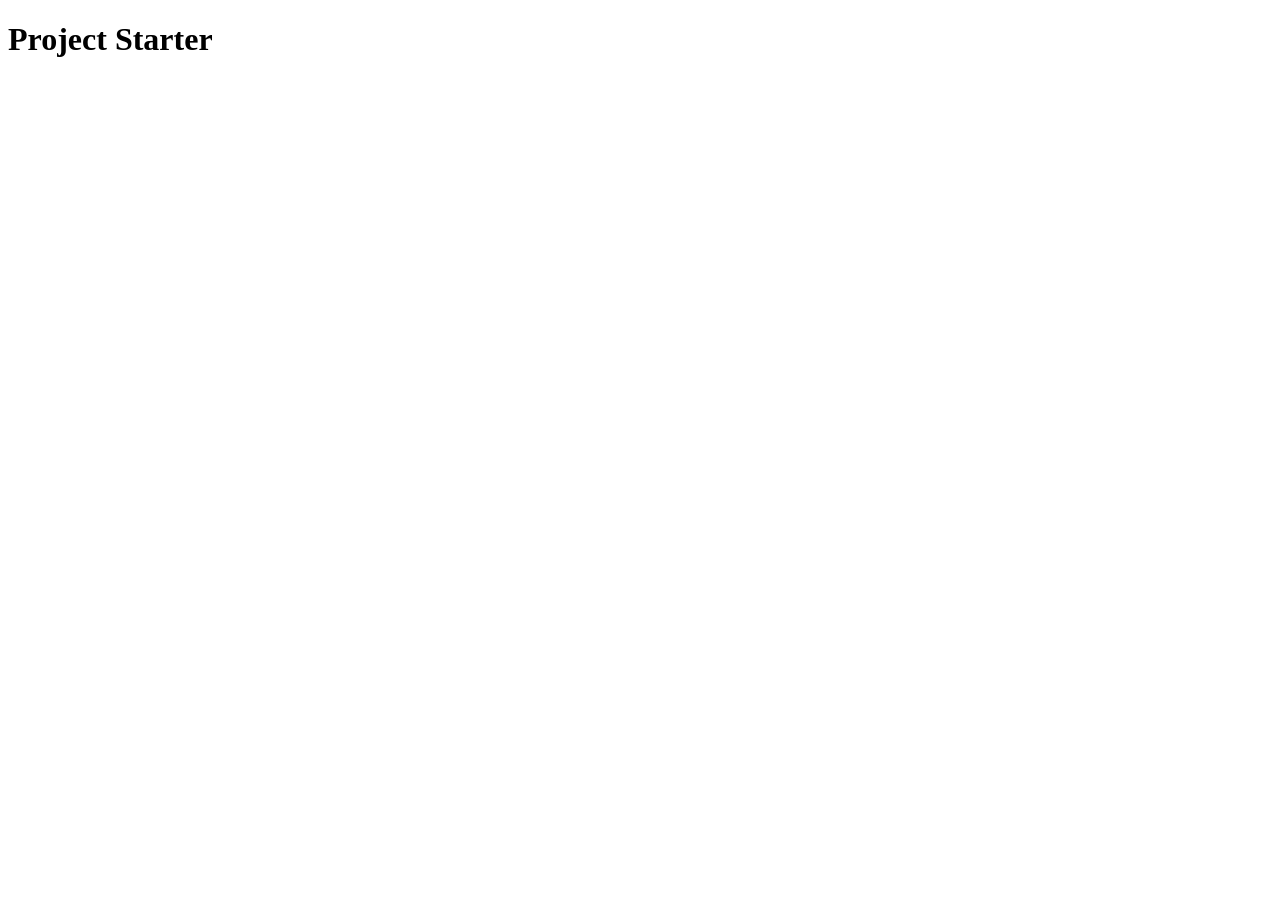
==== index.html @ fefb97ab "Setting Up Boilerplate Code index.html, style.css, and script.js were born!" ====
<!DOCTYPE html>
<html lang="en">
<head>
    <meta charset="UTF-8">
    <meta http-equiv="X-UA-Compatible" content="IE=edge">
    <meta name="viewport" content="width=device-width, initial-scale=1.0">
    <link rel="stylesheet" href="style.css">
    <title>Expanding Cards Project</title>
</head>
<body>
    <h1>Project Starter</h1>

    <script src = "script.js"></script>
</body>
</html>
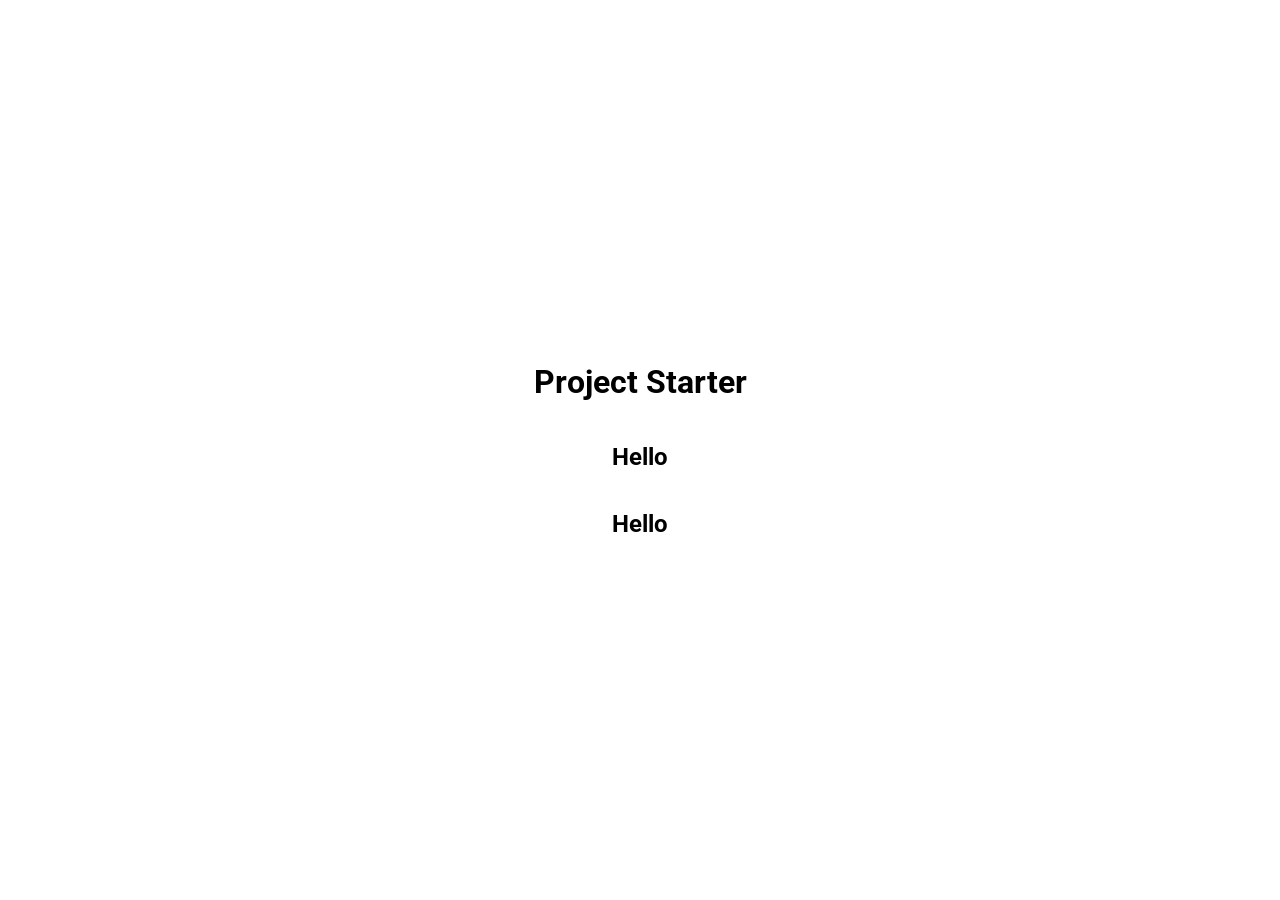
==== commit 12d22702: "Centered Text" ====
--- a/index.html
+++ b/index.html
@@ -9,6 +9,8 @@
 </head>
 <body>
     <h1>Project Starter</h1>
+    <h2>Hello</h2>
+    <h2>Hello</h2>
 
     <script src = "script.js"></script>
 </body>
--- a/style.css
+++ b/style.css
@@ -0,0 +1,16 @@
+@import url('https://fonts.googleapis.com/css2?family=Roboto:wght@300&display=swap');
+
+* {
+    box-sizing: border-box;
+}
+
+body {
+    font-family: 'Roboto', sans-serif;
+    margin: 0;
+    
+    display: flex;
+    flex-direction: column;
+    align-items: center;
+    justify-content: center; 
+    height: 100vh;
+}
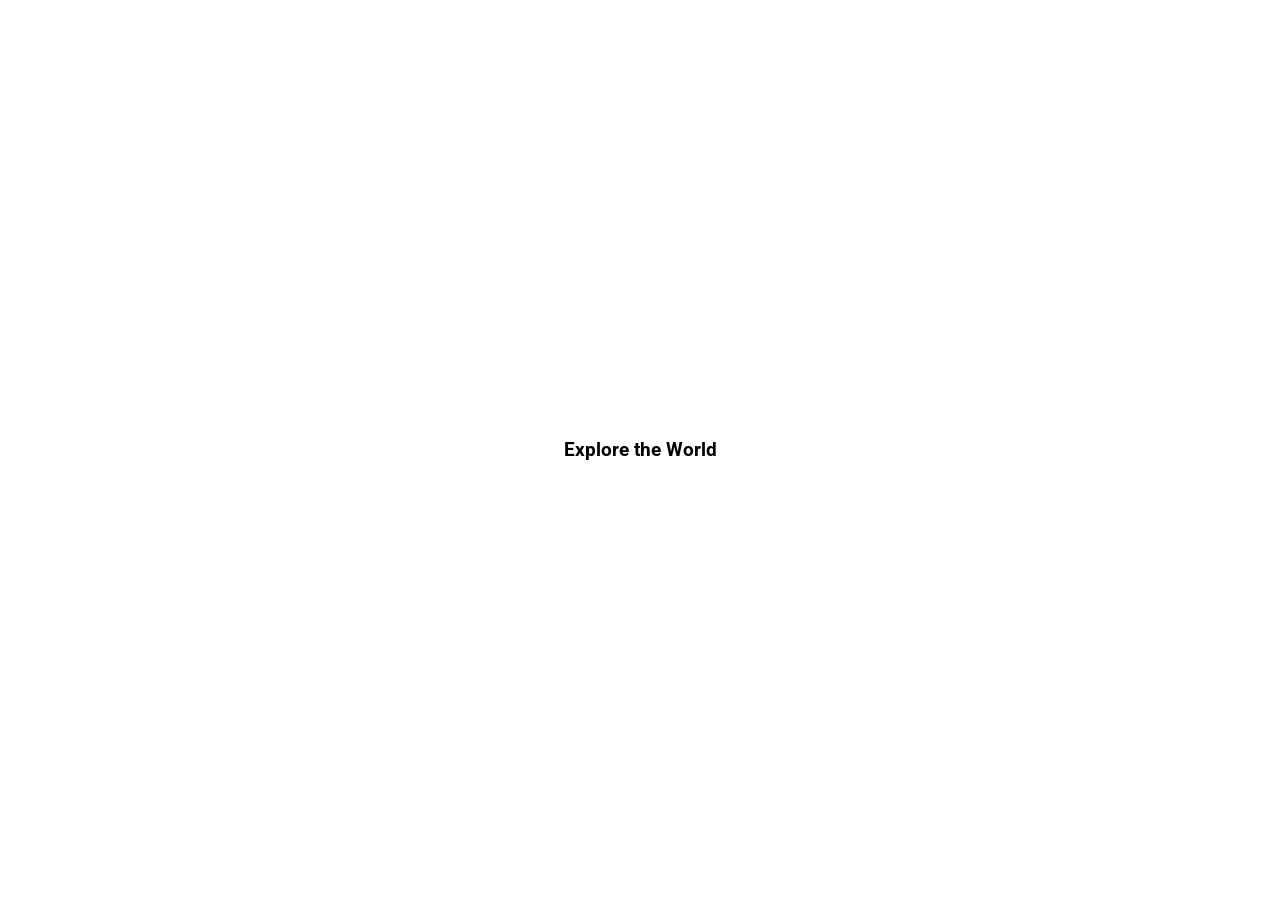
==== commit 8122cb48: "Update index.html" ====
--- a/index.html
+++ b/index.html
@@ -8,9 +8,15 @@
     <title>Expanding Cards Project</title>
 </head>
 <body>
-    <h1>Project Starter</h1>
-    <h2>Hello</h2>
-    <h2>Hello</h2>
+    <!--Start of the Expanding Cards Project-->
+    <div class = "container">
+
+        <!--Will be used to expand image upon activation-->
+        <div class = "panel active" style = "background-image: url('') ;">
+            <h3>Explore the World</h3>
+        </div>
+         
+    </div>
 
     <script src = "script.js"></script>
 </body>
--- a/style.css
+++ b/style.css
@@ -12,5 +12,6 @@
     flex-direction: column;
     align-items: center;
     justify-content: center; 
+    overflow: hidden;
     height: 100vh;
 }
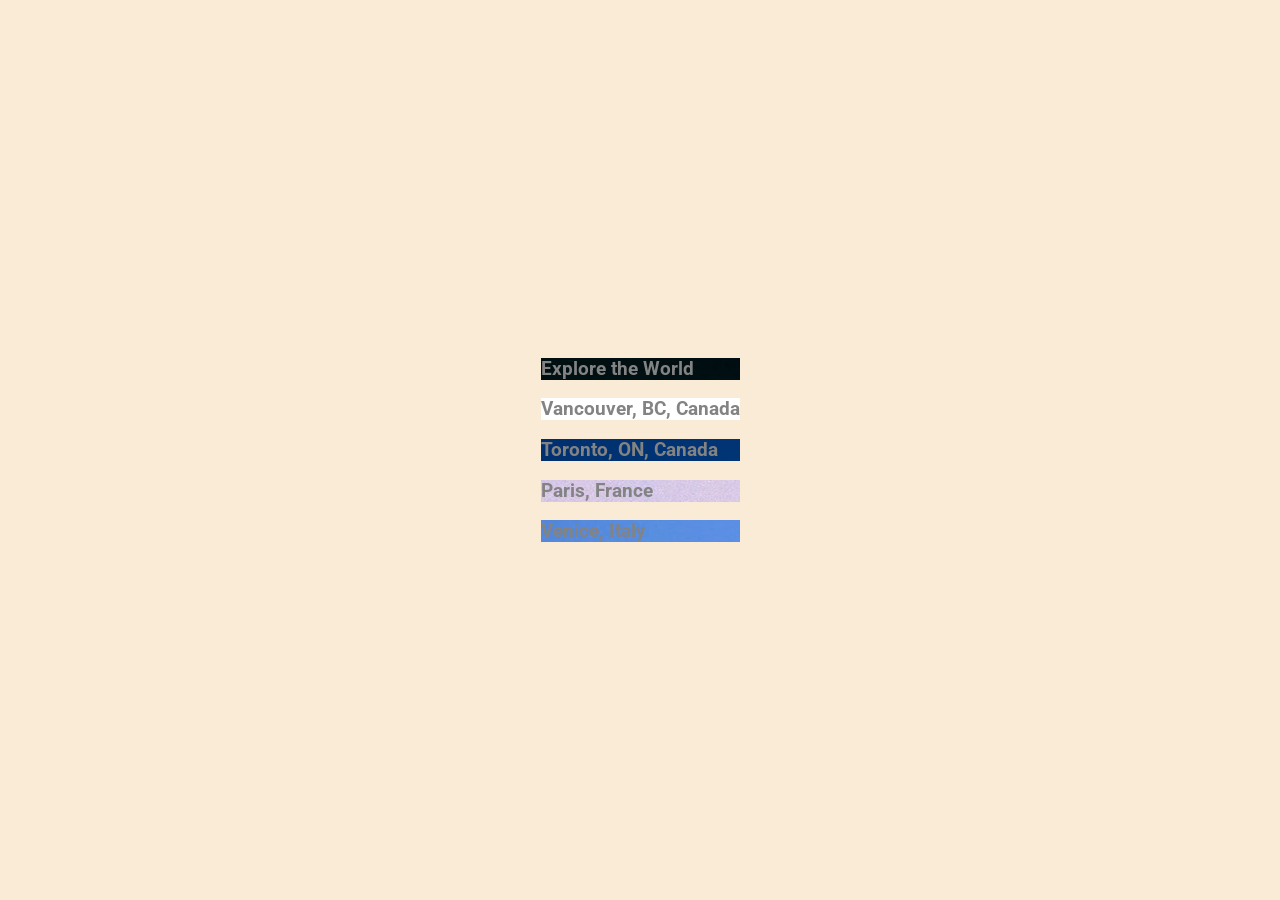
==== commit 44f394ee: "Added photos to the flexbox" ====
--- a/index.html
+++ b/index.html
@@ -10,12 +10,27 @@
 <body>
     <!--Start of the Expanding Cards Project-->
     <div class = "container">
-
         <!--Will be used to expand image upon activation-->
-        <div class = "panel active" style = "background-image: url('') ;">
+        <div class = "panel active" style = "background-image: url(images/pexels-stein-egil-liland-aurora-borealis.jpg);">
             <h3>Explore the World</h3>
         </div>
-         
+
+        <div class = "panel" style = "background-image: url(images/pexels-brayden-law-vancouver-bc-cn.jpg);">
+            <h3>Vancouver, BC, Canada</h3>
+        </div>
+
+        <div class = "panel" style = "background-image: url(images/pexels-james-wheeler-toronto-on-cn.jpg);">
+            <h3>Toronto, ON, Canada</h3>
+        </div>
+
+        <div class = "panel" style = "background-image: url(images/pexels-eugene-dorosh-paris-france.jpg);">
+            <h3>Paris, France</h3>
+        </div>
+
+        <div class = "panel" style = "background-image: url(images/pexels-gildo-cancelli-venice-italy.jpg);">
+            <h3>Venice, Italy</h3>
+        </div>
+        
     </div>
 
     <script src = "script.js"></script>
--- a/style.css
+++ b/style.css
@@ -14,4 +14,9 @@
     justify-content: center; 
     overflow: hidden;
     height: 100vh;
+    background-color:antiquewhite;
+}
+
+h3 {
+    color: rgb(131, 131, 131);
 }
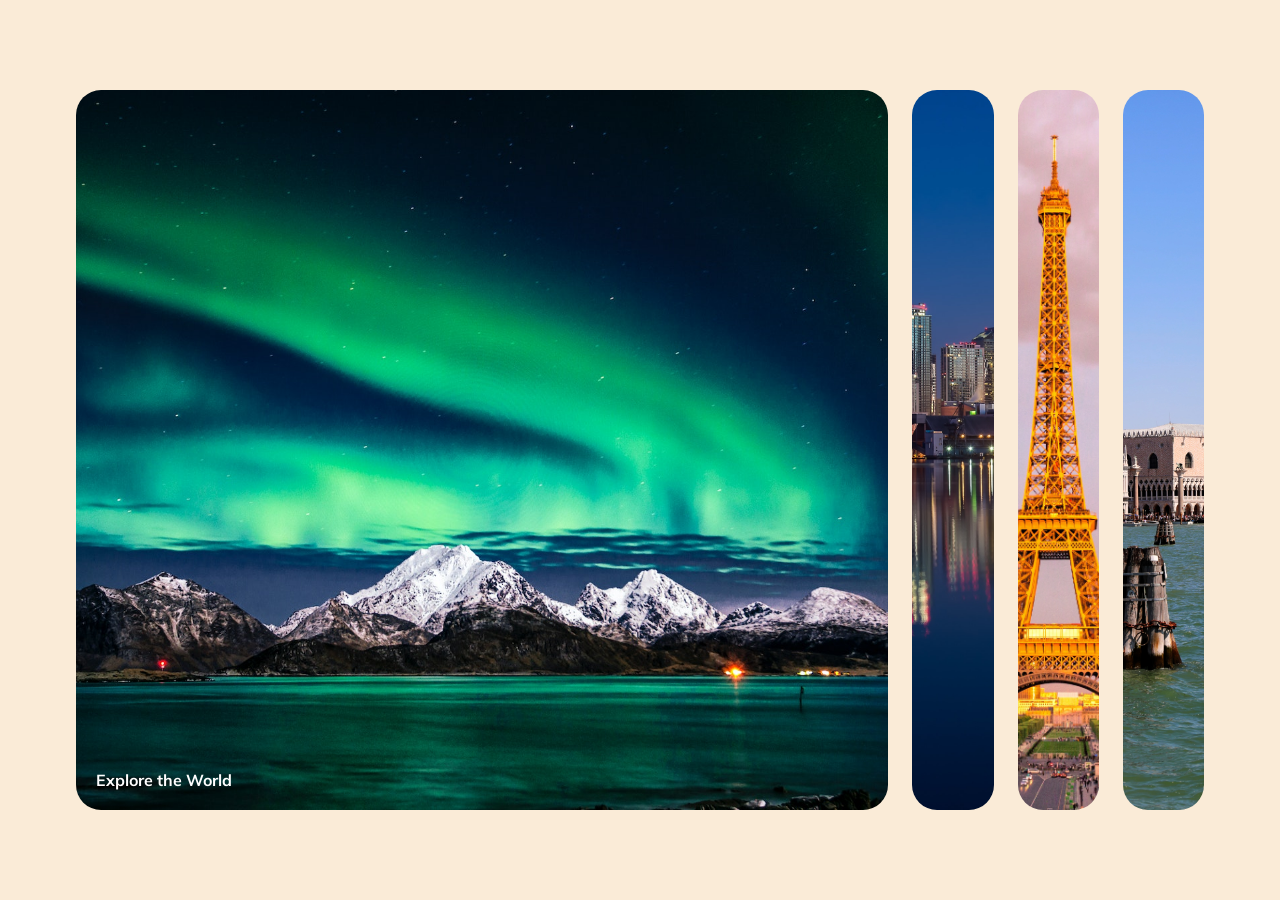
==== commit 5aa8662a: "Minor fix Removed one of the picture panels to increase its performance." ====
--- a/index.html
+++ b/index.html
@@ -13,10 +13,6 @@
         <!--Will be used to expand image upon activation-->
         <div class = "panel active" style = "background-image: url(images/pexels-stein-egil-liland-aurora-borealis.jpg);">
             <h3>Explore the World</h3>
-        </div>
-
-        <div class = "panel" style = "background-image: url(images/pexels-brayden-law-vancouver-bc-cn.jpg);">
-            <h3>Vancouver, BC, Canada</h3>
         </div>
 
         <div class = "panel" style = "background-image: url(images/pexels-james-wheeler-toronto-on-cn.jpg);">
--- a/style.css
+++ b/style.css
@@ -1,11 +1,11 @@
-@import url('https://fonts.googleapis.com/css2?family=Roboto:wght@300&display=swap');
+@import url('https://fonts.googleapis.com/css?family=Muli&display=swap');
 
 * {
     box-sizing: border-box;
 }
 
 body {
-    font-family: 'Roboto', sans-serif;
+    font-family: 'Muli', sans-serif;
     margin: 0;
     
     display: flex;
@@ -16,7 +16,57 @@
     height: 100vh;
     background-color:antiquewhite;
 }
+ 
+.container {
+    display: flex;
+    width: 90vw;
+}
 
-h3 {
-    color: rgb(131, 131, 131);
-}+.panel {
+    background-size: auto 100%;
+    background-position: center;
+    background-repeat: no-repeat;
+    height: 80vh;
+    border-radius: 25px;
+    color: #ffffff;
+    flex: 0.5;
+    margin: 12px;
+    position: relative;
+    transition: flex 0.1s ease-in;
+}
+
+
+.panel h3 {
+    font-size: 16px;
+    position: absolute;
+    bottom: 20px;
+    left: 20px;
+    margin: 0;
+    opacity: 0;
+} 
+
+/*Expands picture when activated*/
+.panel.active {
+    flex: 5;
+}
+
+/*Shows bottom left photo title when activated*/
+.panel.active h3 {
+    opacity: 1;
+}
+
+/*Media query used for when viewport shrinks less than 600px*/
+
+@media (max-width: 768px) {
+    .container {
+        width: 100vw;
+    }
+
+    /*Makes the fourth and fifth picture disappear*/
+    .panel:nth-of-type(4), 
+    .panel:nth-of-type(5)  {
+        display: none;
+    }
+}
+
+
